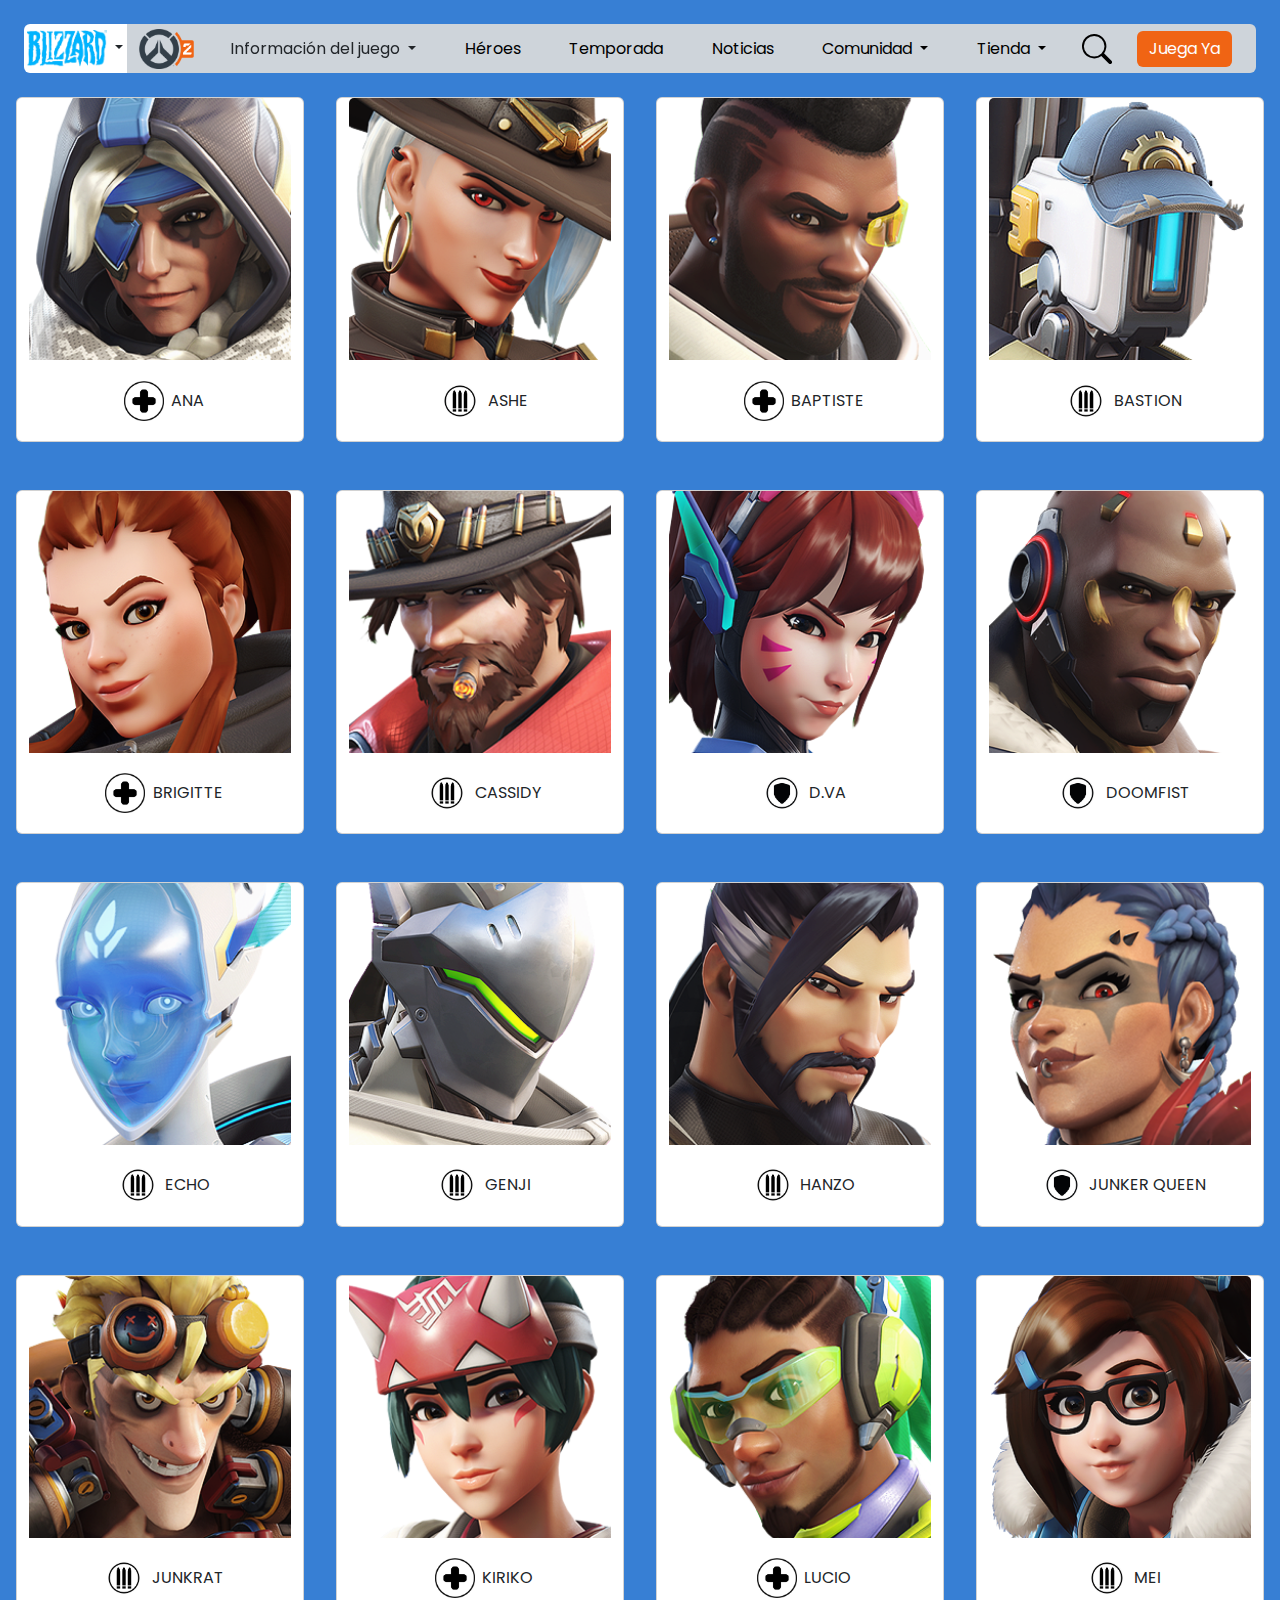
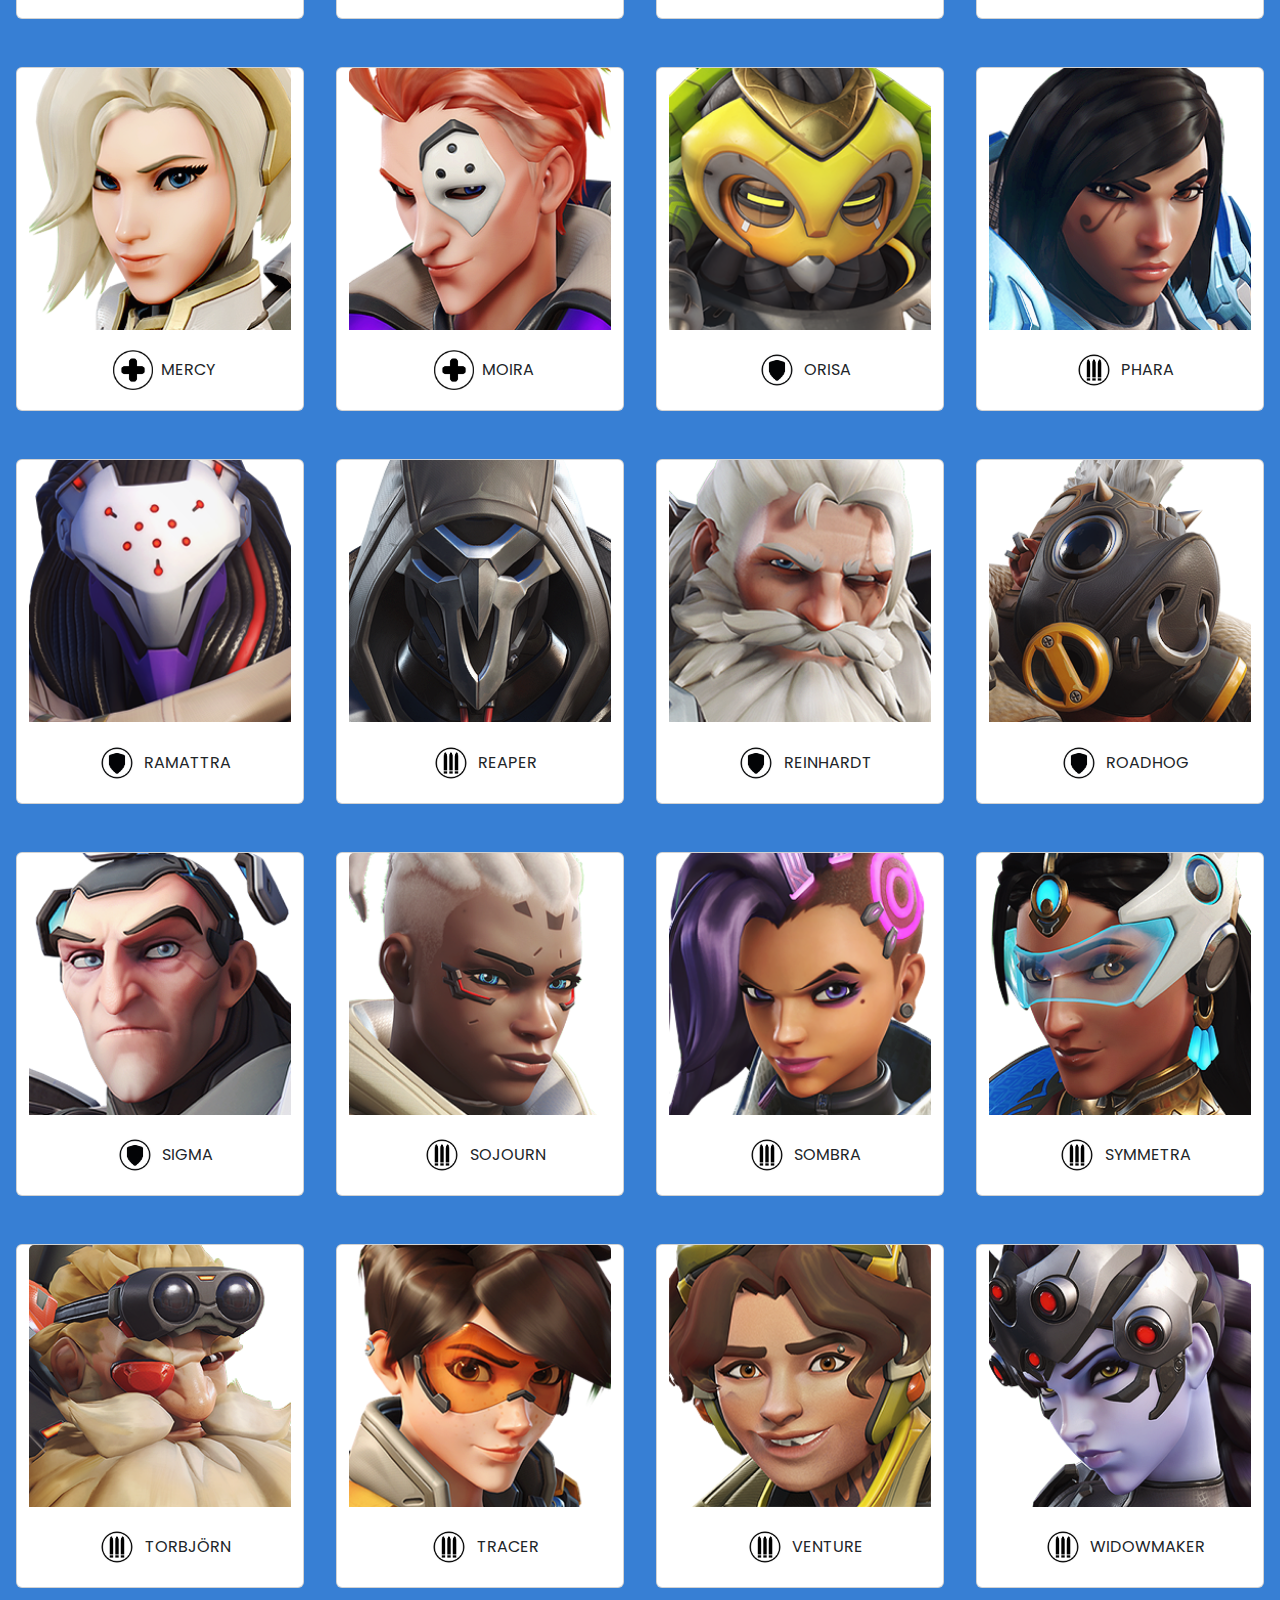
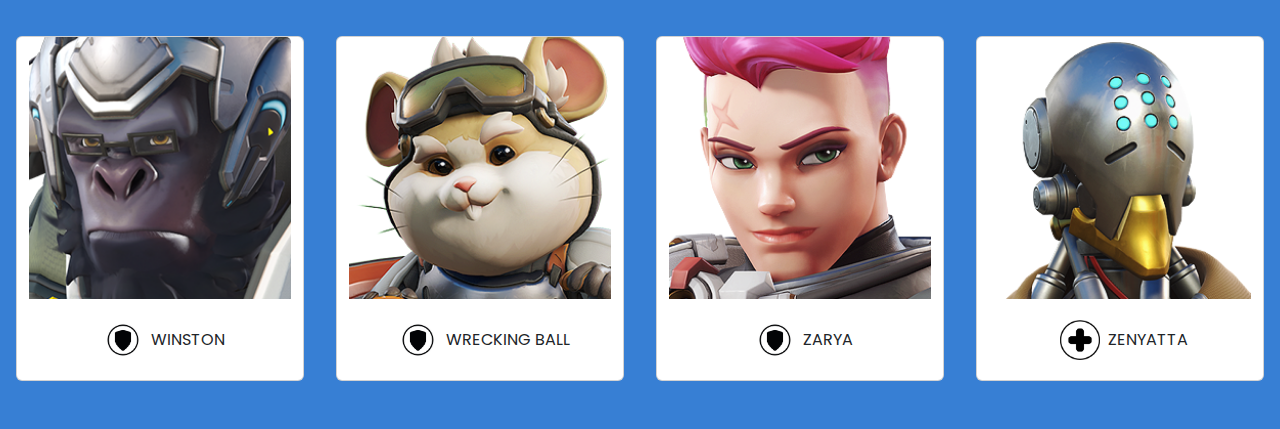
==== heroes.html @ 3f06bb1a "Página de héroes terminada" ====
<!DOCTYPE html>
<html lang="es">
  <head>
    <meta charset="UTF-8" />
    <meta name="viewport" content="width=device-width, initial-scale=1.0" />
    <title>
      Proyecto BootStrap - Página Héroes - Álvaro Lebrón Guerra
    </title>
    <link rel="stylesheet" href="src/css/bootstrap.css" />
    <link rel="stylesheet" href="src/heroes.css" />
    <link
      rel="icon"
      href="Media/Overwatch_2_logo.svg(1).png"
      type="image/png"
      sizes="16x16"
    />
    <link rel="preconnect" href="https://fonts.googleapis.com" />
    <link rel="preconnect" href="https://fonts.gstatic.com" crossorigin />
    <link rel="preconnect" href="https://fonts.googleapis.com" />
    <link rel="preconnect" href="https://fonts.gstatic.com" crossorigin />
    <link
      href="https://fonts.googleapis.com/css2?family=Roboto:ital,wght@0,100;0,300;0,400;0,500;0,700;0,900;1,100;1,300;1,400;1,500;1,700;1,900&display=swap"
      rel="stylesheet"
    />
    <style>
      @import url("https://fonts.googleapis.com/css2?family=Poppins:ital,wght@0,500;0,700;1,700&display=swap");
    </style>
  </head>
  <body>
    <div class="container-fluid"> 
      <div class="menu m-4 rounded sticky-top">
        <header>
          <div class="row">
            <div
              class="logo col-1 d-flex justify-content-center bg-white rounded-start-2"
            >
              <div class="dropdown d-inline-block">
                <a
                  class="btn dropdown-toggle border-0"
                  href="#"
                  role="button"
                  data-bs-toggle="dropdown"
                  aria-expanded="false"
                >
                  <img
                    src="Media/Blizzard_Logo.png"
                    alt="Logo Blizzard"
                    class="logo1"
                  />
                </a>
                <ul class="dropdown-menu">
                  <li>
                    <a class="dropdown-item" href="https://www.blizzard.com/"
                      >Visita Blizzard.com</a
                    >
                  </li>
                  <li>
                    <a class="dropdown-item" href="https://www.blizzard.com/games"
                      >Todos los juegos</a
                    >
                  </li>
                </ul>
              </div>
            </div>
            <div
              class="nav col-11 d-flex justify-content-around align-items-center bg-dark-subtle rounded-end-2"
            >
              <div class="logo_OW">
                <a href="index.html">
                  <img
                    src="Media/Overwatch_2_logo.svg(1).png"
                    alt="Logo Overwatch"
                    width="55px"
                  />
                </a>
              </div>
              <div class="dropdown-center align-items-center">
                <button
                  class="fondo btn dropdown-toggle bg-transparent text-dark border-0"
                  type="button"
                  data-bs-toggle="dropdown"
                  aria-expanded="false"
                >
                  Información del juego
                </button>
                <ul class="dropdown-menu">
                  <li><a class="dropdown-item" href="#">Resumen</a></li>
                  <li>
                    <a
                      class="dropdown-item"
                      href="https://overwatch.blizzard.com/media"
                      >Multimedia</a
                    >
                  </li>
                  <li>
                    <a
                      class="dropdown-item"
                      href="https://overwatch.blizzard.com/news/patch-notes"
                      >Notas del parche</a
                    >
                  </li>
                </ul>
              </div>
              <a
                class="fondo btn btn-primary bg-transparent text-black border-0"
                href="#"
                role="button"
                >Héroes</a
              >
              <a
                class="fondo btn btn-primary bg-transparent text-black border-0"
                href="https://overwatch.blizzard.com/es-es/season/"
                role="button"
                >Temporada</a
              >
              <a
                class="fondo btn btn-primary bg-transparent text-black border-0"
                href="https://overwatch.blizzard.com/es-es/news/"
                role="button"
                >Noticias</a
              >
              <div class="dropdown-center">
                <button
                  class="fondo btn dropdown-toggle bg-transparent text-black border-0"
                  type="button"
                  data-bs-toggle="dropdown"
                  aria-expanded="false"
                >
                  Comunidad
                </button>
                <ul class="dropdown-menu">
                  <li>
                    <a
                      class="dropdown-item"
                      href="https://eu.forums.blizzard.com/es/overwatch/"
                      >Foros</a
                    >
                  </li>
                  <li>
                    <a
                      class="dropdown-item"
                      href="https://overwatch.blizzard.com/search"
                      >perfiles de jugadores</a
                    >
                  </li>
                  <li><a class="dropdown-item disabled" href="#">ESPORTS</a></li>
                  <li>
                    <a
                      class="dropdown-item"
                      href="https://esports.overwatch.com/en-us/news/2024-owcs-emea-na-competitive-details"
                      >Esports de Overwatch 2024</a
                    >
                  </li>
                </ul>
              </div>
              <div class="dropdown-center">
                <button
                  class="fondo btn dropdown-toggle bg-transparent text-black border-0"
                  type="button"
                  data-bs-toggle="dropdown"
                  aria-expanded="false"
                >
                  Tienda
                </button>
                <ul class="dropdown-menu">
                  <li>
                    <a
                      class="dropdown-item"
                      href="https://gear.blizzard.com/collections/overwatch"
                      >Tienda
                      <svg
                        xmlns="http://www.w3.org/2000/svg"
                        width="13"
                        height="13"
                        fill="currentColor"
                        class="bi bi-arrow-up-right"
                        viewBox="0 0 16 16"
                      >
                        <path
                          fill-rule="evenodd"
                          d="M14 2.5a.5.5 0 0 0-.5-.5h-6a.5.5 0 0 0 0 1h4.793L2.146 13.146a.5.5 0 0 0 .708.708L13 3.707V8.5a.5.5 0 0 0 1 0z"
                        />
                      </svg>
                    </a>
                  </li>
                </ul>
              </div>
              <a href="https://overwatch.blizzard.com/es-es/search/">
                <svg
                  xmlns="http://www.w3.org/2000/svg"
                  width="30"
                  height="30"
                  fill="currentColor"
                  class="bi bi-search text-black"
                  viewBox="0 0 16 16"
                >
                  <path
                    d="M11.742 10.344a6.5 6.5 0 1 0-1.397 1.398h-.001q.044.06.098.115l3.85 3.85a1 1 0 0 0 1.415-1.414l-3.85-3.85a1 1 0 0 0-.115-.1zM12 6.5a5.5 5.5 0 1 1-11 0 5.5 5.5 0 0 1 11 0"
                  />
                </svg>
              </a>
              <a class="juega btn border-0 text-white" href="https://download.battle.net/es-es?product=ow&blzcmp=ow_gamesite" role="button">Juega Ya</a>
            </div>
          </div>
          </div>
      </header>
      <main class="d-flex row justify-content-around">
          <div class="card mb-5" style="width: 18rem;">
            <a href="https://overwatch.blizzard.com/heroes/ana"><img src="Media/ana.jpg" class="card-img-top" alt="..."></a>
            <div class="card-body">
              <div class="texto_tarjeta d-flex justify-content-center align-items-center">
                <span class="bdg badge"><img src="Media/healer.png" alt=""></span>
                <span class="align-items-center">ANA</span>
               </div>
            </div>
          </div>
          <div class="card mb-5" style="width: 18rem;">
            <a href="https://overwatch.blizzard.com/heroes/ashe"><img src="Media/ashe.jpg" class="card-img-top" alt="..."></a>
            <div class="card-body">
              <div class="texto_tarjeta d-flex justify-content-center align-items-center">
                <span class="bdg badge"><img src="Media/dps.png" alt=""></span>
                <span class="align-items-center">ASHE</span>
               </div>
            </div>
          </div>
          <div class="card mb-5" style="width: 18rem;">
            <a href="https://overwatch.blizzard.com/heroes/baptiste"><img src="Media/Baptsite.jpg" class="card-img-top" alt="..."></a>
            <div class="card-body">
              <div class="texto_tarjeta d-flex justify-content-center align-items-center">
                <span class="bdg badge"><img src="Media/healer.png" alt=""></span>
                <span class="align-items-center">BAPTISTE</span>
               </div>
            </div>
          </div>
          <div class="card mb-5" style="width: 18rem;">
            <a href="https://overwatch.blizzard.com/heroes/bastion"><img src="Media/bastion.jpg" class="card-img-top" alt="..."></a>
            <div class="card-body">
              <div class="texto_tarjeta d-flex justify-content-center align-items-center">
                <span class="bdg badge"><img src="Media/dps.png" alt=""></span>
                <span class="align-items-center">BASTION</span>
               </div>
            </div>
          </div>
          <div class="card mb-5" style="width: 18rem;">
            <a href="https://overwatch.blizzard.com/heroes/brigitte"><img src="Media/brig.jpg" class="card-img-top" alt="..."></a>
            <div class="card-body">
              <div class="texto_tarjeta d-flex justify-content-center align-items-center">
                <span class="bdg badge"><img src="Media/healer.png" alt=""></span>
                <span class="align-items-center">BRIGITTE</span>
               </div>
            </div>
          </div>
          <div class="card mb-5" style="width: 18rem;">
            <a href="https://overwatch.blizzard.com/heroes/cassidy"><img src="Media/cass.jpg" class="card-img-top" alt="..."></a>
            <div class="card-body">
              <div class="texto_tarjeta d-flex justify-content-center align-items-center">
                <span class="bdg badge"><img src="Media/dps.png" alt=""></span>
                <span class="align-items-center">CASSIDY</span>
               </div>
            </div>
          </div>
          <div class="card mb-5" style="width: 18rem;">
            <a href="https://overwatch.blizzard.com/heroes/dva"><img src="Media/dva.jpg" class="card-img-top" alt="..."></a>
            <div class="card-body">
              <div class="texto_tarjeta d-flex justify-content-center align-items-center">
                <span class="bdg badge"><img src="Media/tank.png" alt=""></span>
                <span class="align-items-center">D.VA</span>
               </div>
            </div>
          </div>
          <div class="card mb-5" style="width: 18rem;">
            <a href="https://overwatch.blizzard.com/heroes/doomfist"><img src="Media/doom.jpg" class="card-img-top" alt="..."></a>
            <div class="card-body">
              <div class="texto_tarjeta d-flex justify-content-center align-items-center">
                <span class="bdg badge"><img src="Media/tank.png" alt=""></span>
                <span class="align-items-center">DOOMFIST</span>
               </div>
            </div>
          </div>
          <div class="card mb-5" style="width: 18rem;">
            <a href="https://overwatch.blizzard.com/heroes/echo"><img src="Media/echo.jpg" class="card-img-top" alt="..."></a>
            <div class="card-body">
              <div class="texto_tarjeta d-flex justify-content-center align-items-center">
                <span class="bdg badge"><img src="Media/dps.png" alt=""></span>
                <span class="align-items-center">ECHO</span>
               </div>
            </div>
          </div>
          <div class="card mb-5" style="width: 18rem;">
            <a href="https://overwatch.blizzard.com/heroes/genji"><img src="Media/genji.jpg" class="card-img-top" alt="..."></a>
            <div class="card-body">
              <div class="texto_tarjeta d-flex justify-content-center align-items-center">
                <span class="bdg badge"><img src="Media/dps.png" alt=""></span>
                <span class="align-items-center">GENJI</span>
               </div>
            </div>
          </div>
          <div class="card mb-5" style="width: 18rem;">
            <a href="https://overwatch.blizzard.com/heroes/hanzo"><img src="Media/hanzo.jpg" class="card-img-top" alt="..."></a>
            <div class="card-body">
              <div class="texto_tarjeta d-flex justify-content-center align-items-center">
                <span class="bdg badge"><img src="Media/dps.png" alt=""></span>
                <span class="align-items-center">HANZO</span>
               </div>
            </div>
          </div>
          <div class="card mb-5" style="width: 18rem;">
            <a href="https://overwatch.blizzard.com/heroes/junker-queen"><img src="Media/junker.jpg" class="card-img-top" alt="..."></a>
            <div class="card-body">
              <div class="texto_tarjeta d-flex justify-content-center align-items-center">
                <span class="bdg badge"><img src="Media/tank.png" alt=""></span>
                <span class="align-items-center">JUNKER QUEEN</span>
               </div>
            </div>
          </div>
          <div class="card mb-5" style="width: 18rem;">
            <a href="https://overwatch.blizzard.com/heroes/junkrat"><img src="Media/junkrat.jpg" class="card-img-top" alt="..."></a>
            <div class="card-body">
              <div class="texto_tarjeta d-flex justify-content-center align-items-center">
                <span class="bdg badge"><img src="Media/dps.png" alt=""></span>
                <span class="align-items-center">JUNKRAT</span>
               </div>
            </div>
          </div>
          <div class="card mb-5" style="width: 18rem;">
            <a href="https://overwatch.blizzard.com/heroes/kiriko"><img src="Media/kiriko.jpg" class="card-img-top" alt="..."></a>
            <div class="card-body">
              <div class="texto_tarjeta d-flex justify-content-center align-items-center">
                <span class="bdg badge"><img src="Media/healer.png" alt=""></span>
                <span class="align-items-center">KIRIKO</span>
               </div>
            </div>
          </div>
          <div class="card mb-5" style="width: 18rem;">
            <a href="https://overwatch.blizzard.com/heroes/lucio"><img src="Media/lucio.jpg" class="card-img-top" alt="..."></a>
            <div class="card-body">
              <div class="texto_tarjeta d-flex justify-content-center align-items-center">
                <span class="bdg badge"><img src="Media/healer.png" alt=""></span>
                <span class="align-items-center">LUCIO</span>
               </div>
            </div>
          </div>
          <div class="card mb-5" style="width: 18rem;">
            <a href="https://overwatch.blizzard.com/heroes/mei"><img src="Media/mei.jpg" class="card-img-top" alt="..."></a>
            <div class="card-body">
              <div class="texto_tarjeta d-flex justify-content-center align-items-center">
                <span class="bdg badge"><img src="Media/dps.png" alt=""></span>
                <span class="align-items-center">MEI</span>
               </div>
            </div>
          </div>
          <div class="card mb-5" style="width: 18rem;">
            <a href="https://overwatch.blizzard.com/heroes/mercy"><img src="Media/mercy.jpg" class="card-img-top" alt="..."></a>
            <div class="card-body">
              <div class="texto_tarjeta d-flex justify-content-center align-items-center">
                <span class="bdg badge"><img src="Media/healer.png" alt=""></span>
                <span class="align-items-center">MERCY</span>
               </div>
            </div>
          </div>
          <div class="card mb-5" style="width: 18rem;">
            <a href="https://overwatch.blizzard.com/heroes/moira"><img src="Media/moira.jpg" class="card-img-top" alt="..."></a>
            <div class="card-body">
              <div class="texto_tarjeta d-flex justify-content-center align-items-center">
                <span class="bdg badge"><img src="Media/healer.png" alt=""></span>
                <span class="align-items-center">MOIRA</span>
               </div>
            </div>
          </div>
          <div class="card mb-5" style="width: 18rem;">
            <a href="https://overwatch.blizzard.com/heroes/orisa"><img src="Media/orisa.jpg" class="card-img-top" alt="..."></a>
            <div class="card-body">
              <div class="texto_tarjeta d-flex justify-content-center align-items-center">
                <span class="bdg badge"><img src="Media/tank.png" alt=""></span>
                <span class="align-items-center">ORISA</span>
               </div>
            </div>
          </div>
          <div class="card mb-5" style="width: 18rem;">
            <a href="https://overwatch.blizzard.com/heroes/pharah"><img src="Media/phara.jpg" class="card-img-top" alt="..."></a>
            <div class="card-body">
              <div class="texto_tarjeta d-flex justify-content-center align-items-center">
                <span class="bdg badge"><img src="Media/dps.png" alt=""></span>
                <span class="align-items-center">PHARA</span>
               </div>
            </div>
          </div>
          <div class="card mb-5" style="width: 18rem;">
            <a href="https://overwatch.blizzard.com/heroes/ramattra"><img src="Media/ram.jpg" class="card-img-top" alt="..."></a>
            <div class="card-body">
              <div class="texto_tarjeta d-flex justify-content-center align-items-center">
                <span class="bdg badge"><img src="Media/tank.png" alt=""></span>
                <span class="align-items-center">RAMATTRA</span>
               </div>
            </div>
          </div>
          <div class="card mb-5" style="width: 18rem;">
            <a href="https://overwatch.blizzard.com/heroes/reaper"><img src="Media/reaper.jpg" class="card-img-top" alt="..."></a>
            <div class="card-body">
              <div class="texto_tarjeta d-flex justify-content-center align-items-center">
                <span class="bdg badge"><img src="Media/dps.png" alt=""></span>
                <span class="align-items-center">REAPER</span>
               </div>
            </div>
          </div>
          <div class="card mb-5" style="width: 18rem;">
            <a href="https://overwatch.blizzard.com/heroes/reinhardt"><img src="Media/rein.jpg" class="card-img-top" alt="..."></a>
            <div class="card-body">
              <div class="texto_tarjeta d-flex justify-content-center align-items-center">
                <span class="bdg badge"><img src="Media/tank.png" alt=""></span>
                <span class="align-items-center">REINHARDT</span>
               </div>
            </div>
          </div>
          <div class="card mb-5" style="width: 18rem;">
            <a href="https://overwatch.blizzard.com/heroes/roadhog"><img src="Media/road.jpg" class="card-img-top" alt="..."></a>
            <div class="card-body">
              <div class="texto_tarjeta d-flex justify-content-center align-items-center">
                <span class="bdg badge"><img src="Media/tank.png" alt=""></span>
                <span class="align-items-center">ROADHOG</span>
               </div>
            </div>
          </div>
          <div class="card mb-5" style="width: 18rem;">
            <a href="https://overwatch.blizzard.com/heroes/sigma"><img src="Media/sigma.jpg" class="card-img-top" alt="..."></a>
            <div class="card-body">
              <div class="texto_tarjeta d-flex justify-content-center align-items-center">
                <span class="bdg badge"><img src="Media/tank.png" alt=""></span>
                <span class="align-items-center">SIGMA</span>
               </div>
            </div>
          </div>
          <div class="card mb-5" style="width: 18rem;">
            <a href="https://overwatch.blizzard.com/heroes/sojourn"><img src="Media/soj.jpg" class="card-img-top" alt="..."></a>
            <div class="card-body">
              <div class="texto_tarjeta d-flex justify-content-center align-items-center">
                <span class="bdg badge"><img src="Media/dps.png" alt=""></span>
                <span class="align-items-center">SOJOURN</span>
               </div>
            </div>
          </div>
          <div class="card mb-5" style="width: 18rem;">
            <a href="https://overwatch.blizzard.com/heroes/sombra"><img src="Media/sombra.jpg" class="card-img-top" alt="..."></a>
            <div class="card-body">
              <div class="texto_tarjeta d-flex justify-content-center align-items-center">
                <span class="bdg badge"><img src="Media/dps.png" alt=""></span>
                <span class="align-items-center">SOMBRA</span>
               </div>
            </div>
          </div>
          <div class="card mb-5" style="width: 18rem;">
            <a href="https://overwatch.blizzard.com/heroes/symmetra"><img src="Media/symm.jpg" class="card-img-top" alt="..."></a>
            <div class="card-body">
              <div class="texto_tarjeta d-flex justify-content-center align-items-center">
                <span class="bdg badge"><img src="Media/dps.png" alt=""></span>
                <span class="align-items-center">SYMMETRA</span>
               </div>
            </div>
          </div>
          <div class="card mb-5" style="width: 18rem;">
            <a href="https://overwatch.blizzard.com/heroes/torbjorn"><img src="Media/torb.jpg" class="card-img-top" alt="..."></a>
            <div class="card-body">
              <div class="texto_tarjeta d-flex justify-content-center align-items-center">
                <span class="bdg badge"><img src="Media/dps.png" alt=""></span>
                <span class="align-items-center">TORBJÖRN</span>
               </div>
            </div>
          </div>
          <div class="card mb-5" style="width: 18rem;">
            <a href="https://overwatch.blizzard.com/heroes/tracer"><img src="Media/tracer.jpg" class="card-img-top" alt="..."></a>
            <div class="card-body">
              <div class="texto_tarjeta d-flex justify-content-center align-items-center">
                <span class="bdg badge"><img src="Media/dps.png" alt=""></span>
                <span class="align-items-center">TRACER</span>
               </div>
            </div>
          </div>
          <div class="card mb-5" style="width: 18rem;">
            <a href="https://overwatch.blizzard.com/heroes/venture"><img src="Media/venture.png" class="card-img-top" alt="..."></a>
            <div class="card-body">
              <div class="texto_tarjeta d-flex justify-content-center align-items-center">
                <span class="bdg badge"><img src="Media/dps.png" alt=""></span>
                <span class="align-items-center">VENTURE</span>
               </div>
            </div>
          </div>
          <div class="card mb-5" style="width: 18rem;">
            <a href="https://overwatch.blizzard.com/heroes/widowmaker"><img src="Media/widow.jpg" class="card-img-top" alt="..."></a>
            <div class="card-body">
              <div class="texto_tarjeta d-flex justify-content-center align-items-center">
                <span class="bdg badge"><img src="Media/dps.png" alt=""></span>
                <span class="align-items-center">WIDOWMAKER</span>
               </div>
            </div>
          </div>
          <div class="card mb-5" style="width: 18rem;">
            <a href="https://overwatch.blizzard.com/heroes/winston"><img src="Media/winston.jpg" class="card-img-top" alt="..."></a>
            <div class="card-body">
              <div class="texto_tarjeta d-flex justify-content-center align-items-center">
                <span class="bdg badge"><img src="Media/tank.png" alt=""></span>
                <span class="align-items-center">WINSTON</span>
               </div>
            </div>
          </div>
          <div class="card mb-5" style="width: 18rem;">
            <a href="https://overwatch.blizzard.com/heroes/wrecking-ball"><img src="Media/ww.jpg" class="card-img-top" alt="..."></a>
            <div class="card-body">
              <div class="texto_tarjeta d-flex justify-content-center align-items-center">
                <span class="bdg badge"><img src="Media/tank.png" alt=""></span>
                <span class="align-items-center">WRECKING BALL</span>
               </div>
            </div>
          </div>
          <div class="card mb-5" style="width: 18rem;">
            <a href="https://overwatch.blizzard.com/heroes/zarya"><img src="Media/zarya.jpg" class="card-img-top" alt="..."></a>
            <div class="card-body">
              <div class="texto_tarjeta d-flex justify-content-center align-items-center">
                <span class="bdg badge"><img src="Media/tank.png" alt=""></span>
                <span class="align-items-center">ZARYA</span>
               </div>
            </div>
          </div>
          <div class="card mb-5" style="width: 18rem;">
            <a href="https://overwatch.blizzard.com/heroes/zenyatta"><img src="Media/zen.jpg" class="card-img-top" alt="..."></a>
            <div class="card-body">
              <div class="texto_tarjeta d-flex justify-content-center align-items-center">
                <span class="bdg badge"><img src="Media/healer.png" alt=""></span>
                <span class="align-items-center">ZENYATTA</span>
               </div>
            </div>
        </div>
      </main>
      </body>
    </div>
  <script src="src/js/bootstrap.bundle.js"></script>
</html>
---- src/heroes.css ----
*{
    margin: 0;
    padding: 0;
    box-sizing: border-box;
}

.container{
    width: 90%;
}



.logo1{
    width:5em;
}

.menu{
    background-color: transparent;
    border-radius: 40px;
}

.poppins-bold {
    font-family: "Poppins", sans-serif;
    font-weight: 700;
    font-style: normal;
  }
  
  .poppins-bold-italic {
    font-family: "Poppins", sans-serif;
    font-weight: 700;
    font-style: italic;
  }
  
  .poppins-medium {
    font-family: "Poppins", sans-serif;
    font-weight: 500;
    font-style: normal;
  }
  

body{
    font-family: "Poppins" !important;
}


.juega{
    background-color: #F06414 !important;
}

.fondo:hover{
    background-color: #C5C4C9 !important;
}


.juega:hover{
    background-color: #f39e58 !important;
}
  
body{
    background-color: #377FD4;
}

.bdg img {
    width: 40px;
    height: auto;
  }

.card:hover{
    transform: scale(1.1);
}
  
.card {
    transition: transform 0.3s ease-in-out;
  }
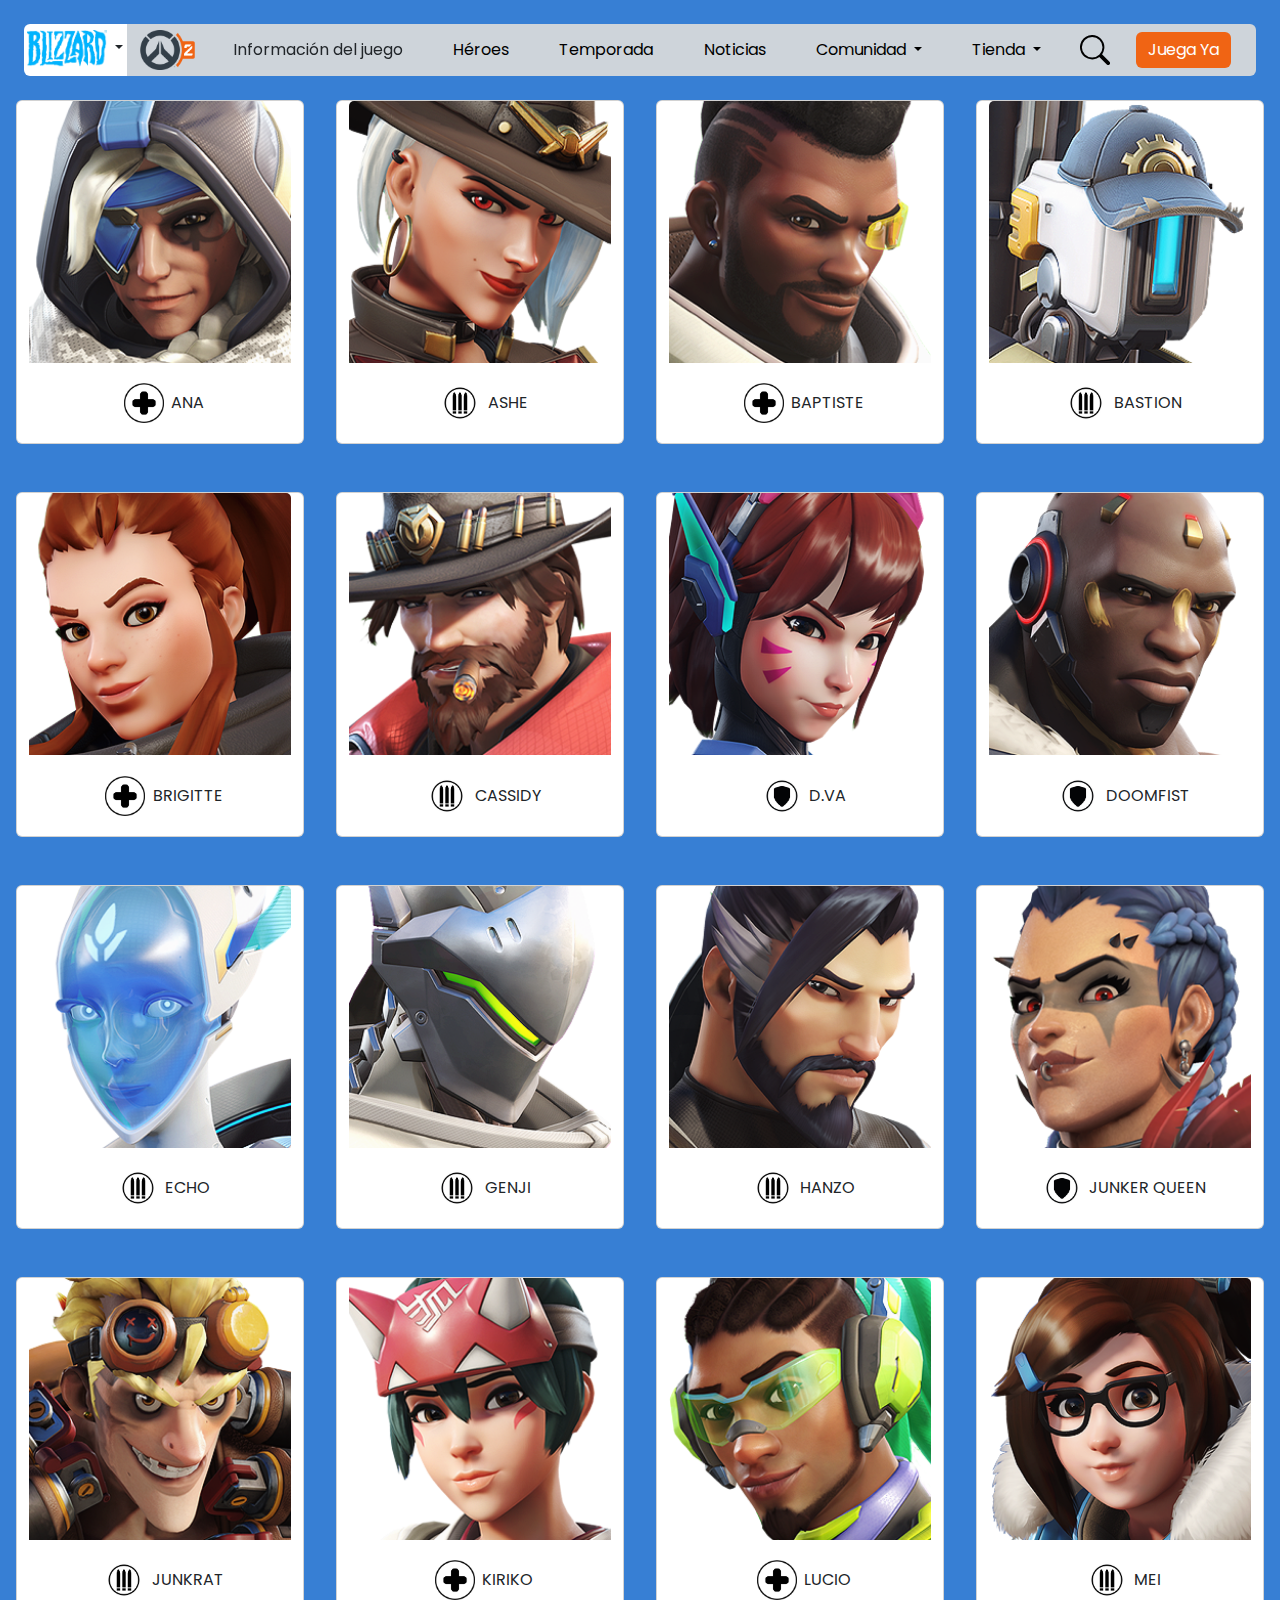
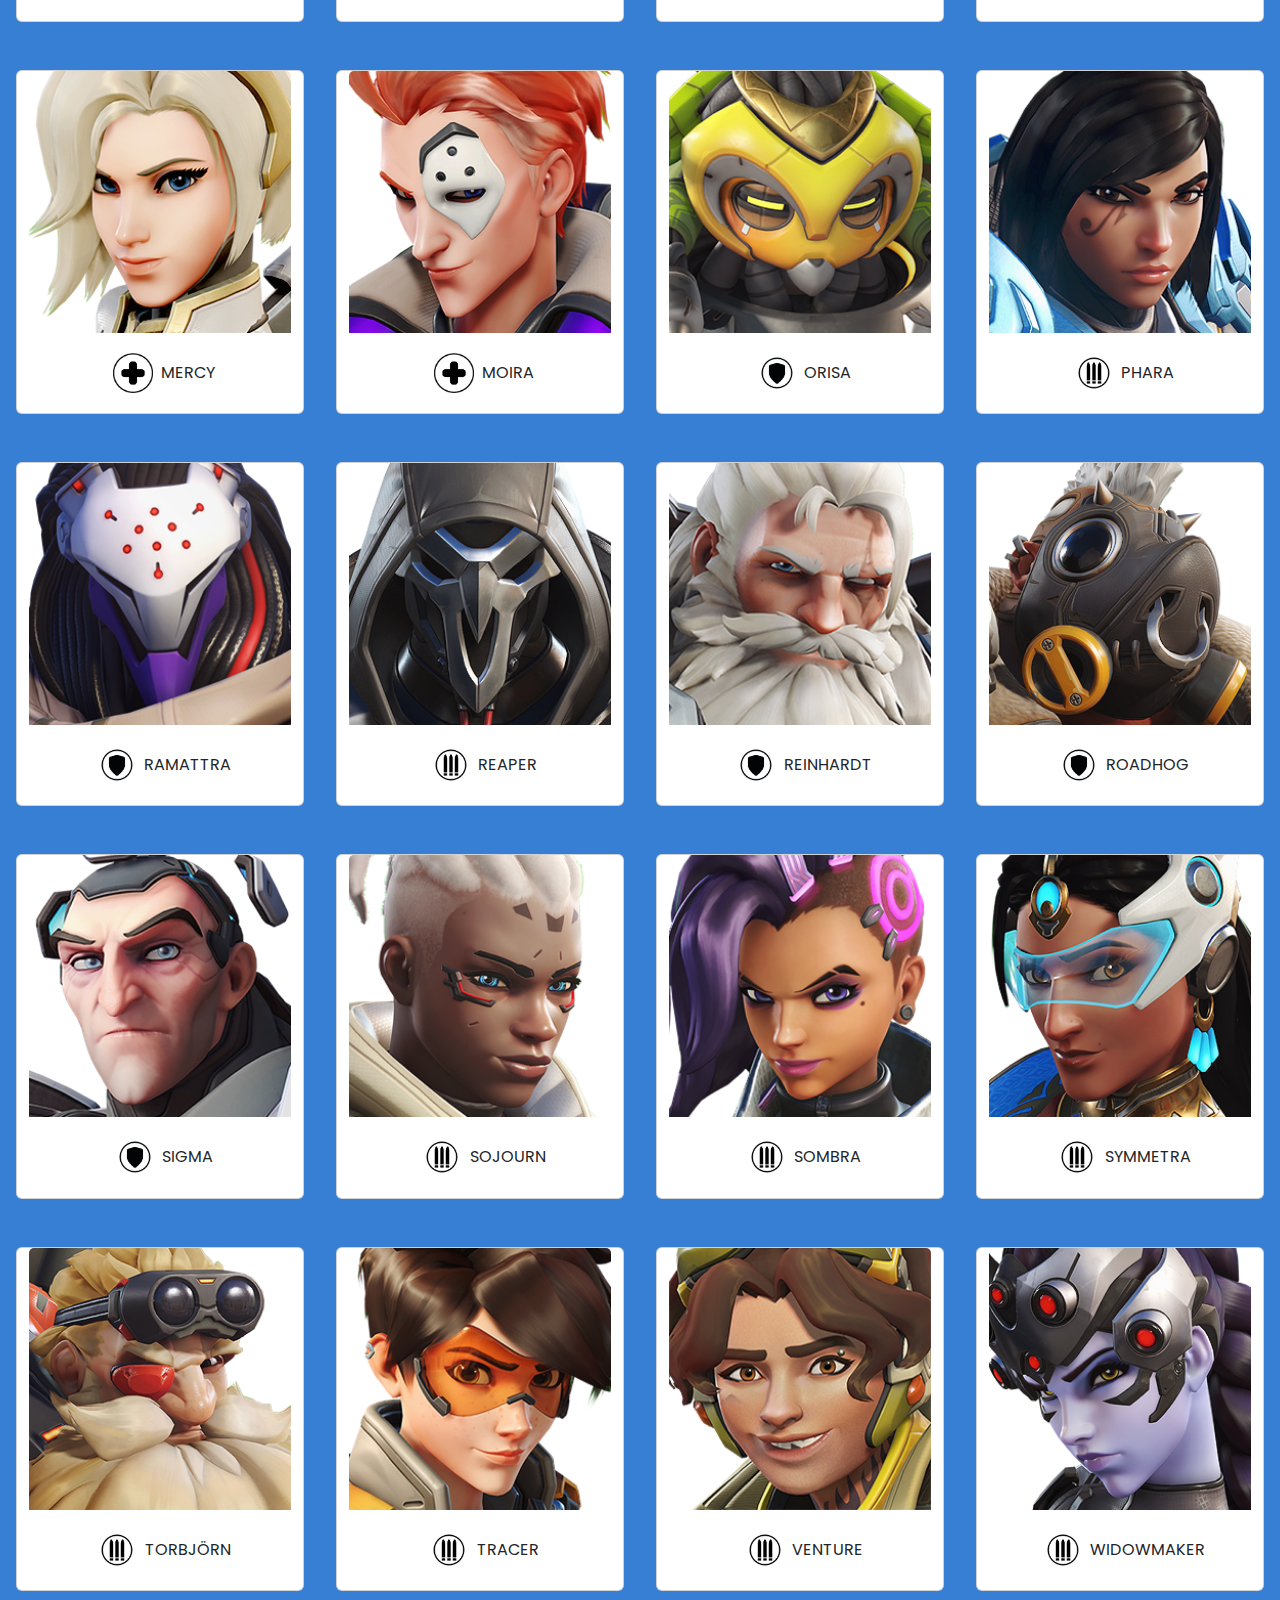
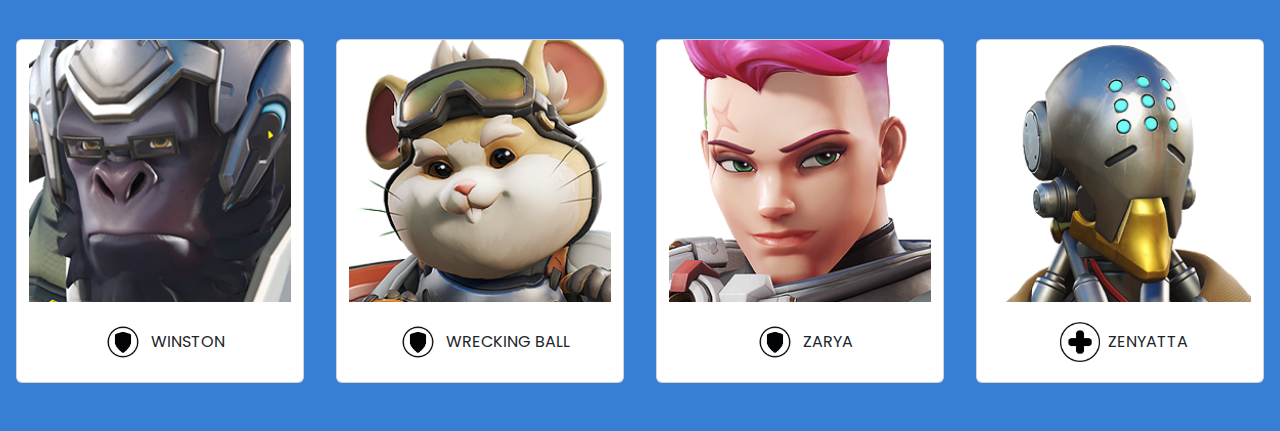
==== commit a8a9cb3c: "Añado puntos de interrupción en la página héroes y modifico su css" ====
--- a/heroes.html
+++ b/heroes.html
@@ -32,7 +32,7 @@
         <header>
           <div class="row">
             <div
-              class="logo col-1 d-flex justify-content-center bg-white rounded-start-2"
+              class=" logo d-none col-lg-1 d-lg-flex justify-content-center bg-white rounded-start-2"
             >
               <div class="dropdown d-inline-block">
                 <a
@@ -63,20 +63,103 @@
               </div>
             </div>
             <div
-              class="nav col-11 d-flex justify-content-around align-items-center bg-dark-subtle rounded-end-2"
+              class="nav col-12 col-lg-11 d-lg-flex justify-content-around align-items-center bg-dark-subtle rounded-end-2"
             >
-              <div class="logo_OW">
-                <a href="index.html">
-                  <img
-                    src="Media/Overwatch_2_logo.svg(1).png"
-                    alt="Logo Overwatch"
-                    width="55px"
-                  />
-                </a>
+              <div class="canva d-block justify-content-start d-lg-none">
+                <button class="btn btn-secondary" type="button" data-bs-toggle="offcanvas" data-bs-target="#offcanvasWithBothOptions" aria-controls="offcanvasWithBothOptions"><svg xmlns="http://www.w3.org/2000/svg" width="25" height="25" fill="currentColor" class="bi bi-list" viewBox="0 0 16 16">
+                  <path fill-rule="evenodd" d="M2.5 12a.5.5 0 0 1 .5-.5h10a.5.5 0 0 1 0 1H3a.5.5 0 0 1-.5-.5m0-4a.5.5 0 0 1 .5-.5h10a.5.5 0 0 1 0 1H3a.5.5 0 0 1-.5-.5m0-4a.5.5 0 0 1 .5-.5h10a.5.5 0 0 1 0 1H3a.5.5 0 0 1-.5-.5"/>
+                </svg></button>
+
+              <div class="canvabg offcanvas offcanvas-start" data-bs-scroll="true" tabindex="-1" id="offcanvasWithBothOptions" aria-labelledby="offcanvasWithBothOptionsLabel">
+                <div class="offcanvas-header">
+                  <button type="button" class="btn-close" data-bs-dismiss="offcanvas" aria-label="Close"></button>
+                </div>
+              <div class="offcanvas-header d-flex align-items-center justify-content-center">
+                <a href="http://www.blizzard.com/"><img src="Media/Blizzard_Logo.png" alt="" width="100"></a>
+              </div>
+              <div class="offcanvas-header d-flex align-items-center justify-content-center">
+                <a href="index.html"><img src="Media/ow_logo_breakpoint.avif" alt="" width="400"></a>
+              </div>
+              <div class="offcanvas-body">
+                <div class="accordion" id="accordionPanelsStayOpen1">
+                  <div class="accordion-item">
+                    <h2 class="accordion-header">
+                      <button class="accordion-button canvabg border-0 px-0" type="button" data-bs-toggle="collapse" data-bs-target="#panelsStayOpen-collapse1" aria-expanded="true" aria-controls="panelsStayOpen-collapseOne">
+                        Información del juego
+                      </button>
+                    </h2>
+                    <div id="panelsStayOpen-collapse1" class="accordion-collapse collapse canvabg">
+                      <div class="accordion-body">
+                        <div class="canvaenla"><a href="http://www.example1.com" class="btn btn-link text-black text-decoration-none">Resumen</a></div>
+                        <div class="canvaenla"><a href="http://www.example2.com" class="btn btn-link text-black text-decoration-none">Multimedia</a></div>
+                        <div class="canvaenla"><a href="http://www.example3.com" class="btn btn-link text-black text-decoration-none">Notas del parche</a></div>
+                      </div>
+                    </div>
+                  </div>
+                </div>
+                <div class="canvaenla"><a href="http://www.example1.com" class="btn btn-link text-black text-decoration-none">Héroes</a></div>
+                <div class="canvaenla"><a href="http://www.example2.com" class="btn btn-link text-black text-decoration-none">Temporada</a></div>
+                <div class="canvaenla"><a href="http://www.example3.com" class="btn btn-link text-black text-decoration-none">Noticias</a></div>
+                <!--  -->
+                <div class="accordion" id="accordionPanelsStayOpen2">
+                  <div class="accordion-item">
+                    <h2 class="accordion-header">
+                      <button class="accordion-button canvabg border-0 px-0" type="button" data-bs-toggle="collapse" data-bs-target="#panelsStayOpen-collapse2" aria-expanded="true" aria-controls="panelsStayOpen-collapseOne">
+                        Comunidad
+                      </button>
+                    </h2>
+                    <div id="panelsStayOpen-collapse2" class="accordion-collapse collapse canvabg">
+                      <div class="accordion-body">
+                        <div class="canvaenla"><a href="http://www.example1.com" class="btn btn-link text-black text-decoration-none">Fotos</a></div>
+                        <div class="canvaenla"><a href="http://www.example2.com" class="btn btn-link text-black text-decoration-none">Perfiles de jugadores</a></div>
+                        <div class="canvaenla"><a href="http://www.example3.com" class="btn btn-link text-black text-decoration-none disabled">ESPORTS</a></div>
+                        <div class="canvaenla"><a href="http://www.example3.com" class="btn btn-link text-black text-decoration-none">Esports de Overwatch 2024 </a></div>
+                      </div>
+                    </div>
+                  </div>
+                </div>
+                <!--  -->
+                <div class="accordion" id="accordionPanelsStayOpen3">
+                  <div class="accordion-item">
+                    <h2 class="accordion-header">
+                      <button class="accordion-button canvabg border-0 px-0" type="button" data-bs-toggle="collapse" data-bs-target="#panelsStayOpen-collapse3" aria-expanded="true" aria-controls="panelsStayOpen-collapseOne">
+                        Información del juego
+                      </button>
+                    </h2>
+                    <div id="panelsStayOpen-collapse3" class="accordion-collapse collapse canvabg">
+                      <div class="accordion-body">
+                        <div class="canvaenla"><a href="http://www.example1.com" class="btn btn-link text-black text-decoration-none">Tienda<svg
+                          xmlns="http://www.w3.org/2000/svg"
+                          width="13"
+                          height="13"
+                          fill="currentColor"
+                          class="bi bi-arrow-up-right"
+                          viewBox="0 0 16 16"
+                        >
+                          <path
+                            fill-rule="evenodd"
+                            d="M14 2.5a.5.5 0 0 0-.5-.5h-6a.5.5 0 0 0 0 1h4.793L2.146 13.146a.5.5 0 0 0 .708.708L13 3.707V8.5a.5.5 0 0 0 1 0z"
+                          />
+                        </svg></a></div>
+                      </div>
+                    </div>
+                  </div>
+                </div>
+                <!--  -->
+                <a class="juega2 btn mt-4 border-0 text-white py-3" href="https://download.battle.net/es-es?product=ow&blzcmp=ow_gamesite" role="button">Juega Ya</a>
+              </div>
+            </div>
+              </div>
+              <div class="logo_OW d-none d-lg-flex">
+                <img
+                  src="Media/Overwatch_2_logo.svg(1).png"
+                  alt="Logo Overwatch"
+                  width="55px"
+                />
               </div>
               <div class="dropdown-center align-items-center">
                 <button
-                  class="fondo btn dropdown-toggle bg-transparent text-dark border-0"
+                  class="fondo btn d-none d-lg-block bg-transparent text-dark border-0"
                   type="button"
                   data-bs-toggle="dropdown"
                   aria-expanded="false"
@@ -102,26 +185,26 @@
                 </ul>
               </div>
               <a
-                class="fondo btn btn-primary bg-transparent text-black border-0"
-                href="#"
+                class="fondo btn d-none d-lg-block bg-transparent text-black border-0"
+                href="heroes.html"
                 role="button"
                 >Héroes</a
               >
               <a
-                class="fondo btn btn-primary bg-transparent text-black border-0"
+                class="fondo btn d-none d-lg-block bg-transparent text-black border-0"
                 href="https://overwatch.blizzard.com/es-es/season/"
                 role="button"
                 >Temporada</a
               >
               <a
-                class="fondo btn btn-primary bg-transparent text-black border-0"
+                class="fondo btn d-none d-lg-block bg-transparent text-black border-0"
                 href="https://overwatch.blizzard.com/es-es/news/"
                 role="button"
                 >Noticias</a
               >
               <div class="dropdown-center">
                 <button
-                  class="fondo btn dropdown-toggle bg-transparent text-black border-0"
+                  class="fondo btn d-none d-lg-block dropdown-toggle bg-transparent text-black border-0"
                   type="button"
                   data-bs-toggle="dropdown"
                   aria-expanded="false"
@@ -155,14 +238,14 @@
               </div>
               <div class="dropdown-center">
                 <button
-                  class="fondo btn dropdown-toggle bg-transparent text-black border-0"
+                  class="fondo btn d-none d-lg-block dropdown-toggle bg-transparent text-black border-0"
                   type="button"
                   data-bs-toggle="dropdown"
                   aria-expanded="false"
                 >
                   Tienda
                 </button>
-                <ul class="dropdown-menu">
+                <ul class=" dropdown-menu">
                   <li>
                     <a
                       class="dropdown-item"
@@ -191,7 +274,7 @@
                   width="30"
                   height="30"
                   fill="currentColor"
-                  class="bi bi-search text-black"
+                  class="bi bi-search text-black d-none d-lg-block"
                   viewBox="0 0 16 16"
                 >
                   <path
@@ -199,11 +282,11 @@
                   />
                 </svg>
               </a>
-              <a class="juega btn border-0 text-white" href="https://download.battle.net/es-es?product=ow&blzcmp=ow_gamesite" role="button">Juega Ya</a>
-            </div>
-          </div>
-          </div>
-      </header>
+              <a class="juega btn mt-2 mb-2 d-lg-flex border-0 text-white" href="https://download.battle.net/es-es?product=ow&blzcmp=ow_gamesite" role="button">Juega Ya</a>
+            </div>
+          </div>
+                </div>
+        </header>
       <main class="d-flex row justify-content-around">
           <div class="card mb-5" style="width: 18rem;">
             <a href="https://overwatch.blizzard.com/heroes/ana"><img src="Media/ana.jpg" class="card-img-top" alt="..."></a>
--- a/src/heroes.css
+++ b/src/heroes.css
@@ -65,10 +65,28 @@
     height: auto;
   }
 
-.card:hover{
-    transform: scale(1.1);
+  .juega2{
+    background-color: #F06414 !important;
+    width: 100%;
 }
-  
-.card {
-    transition: transform 0.3s ease-in-out;
-  }+
+.fondo:hover{
+    background-color: #C5C4C9 !important;
+}
+
+
+.juega:hover{
+    background-color: #f39e58 !important;
+}
+
+.canvabg{
+    background-color: #EBEFF4;
+}
+
+.canvaenla:hover{
+    background-color: #DFE3E8 !important;
+}
+
+a.btn.btn-link {
+    padding-left: 0 !important;
+  }  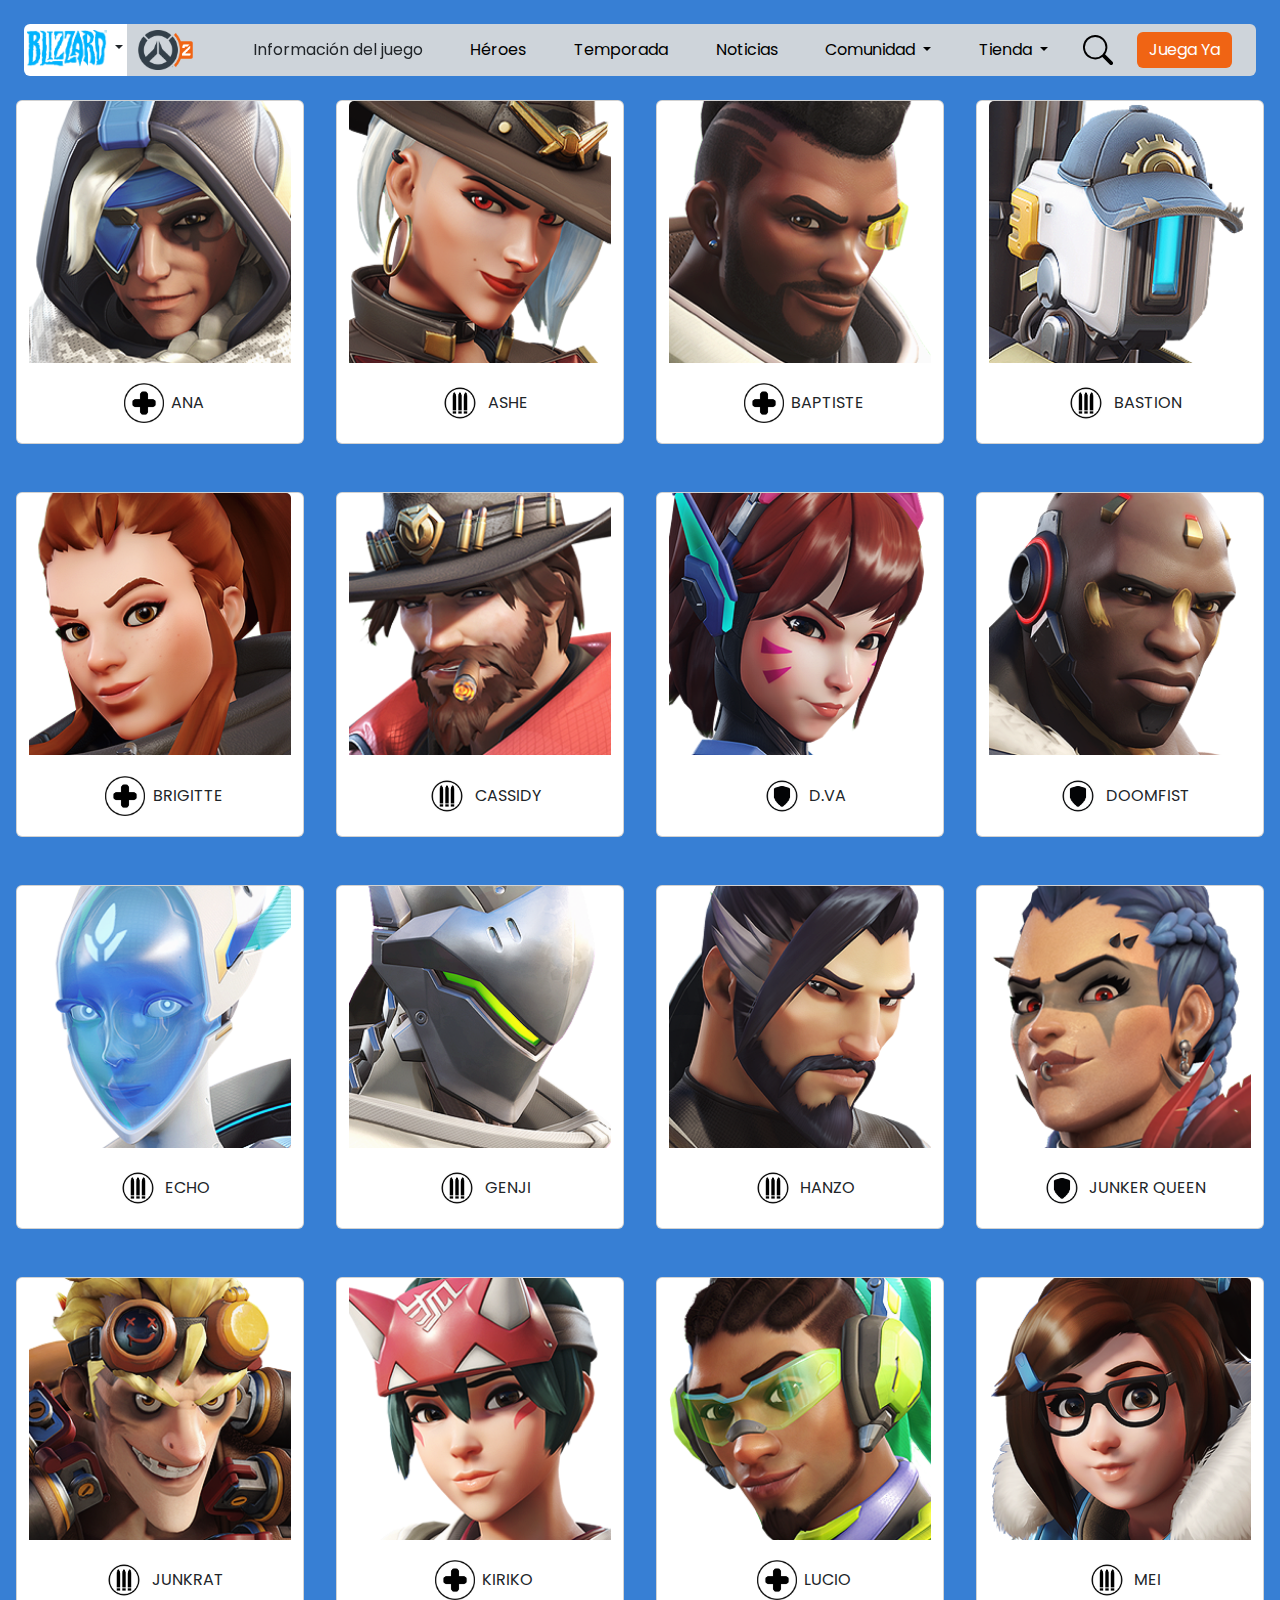
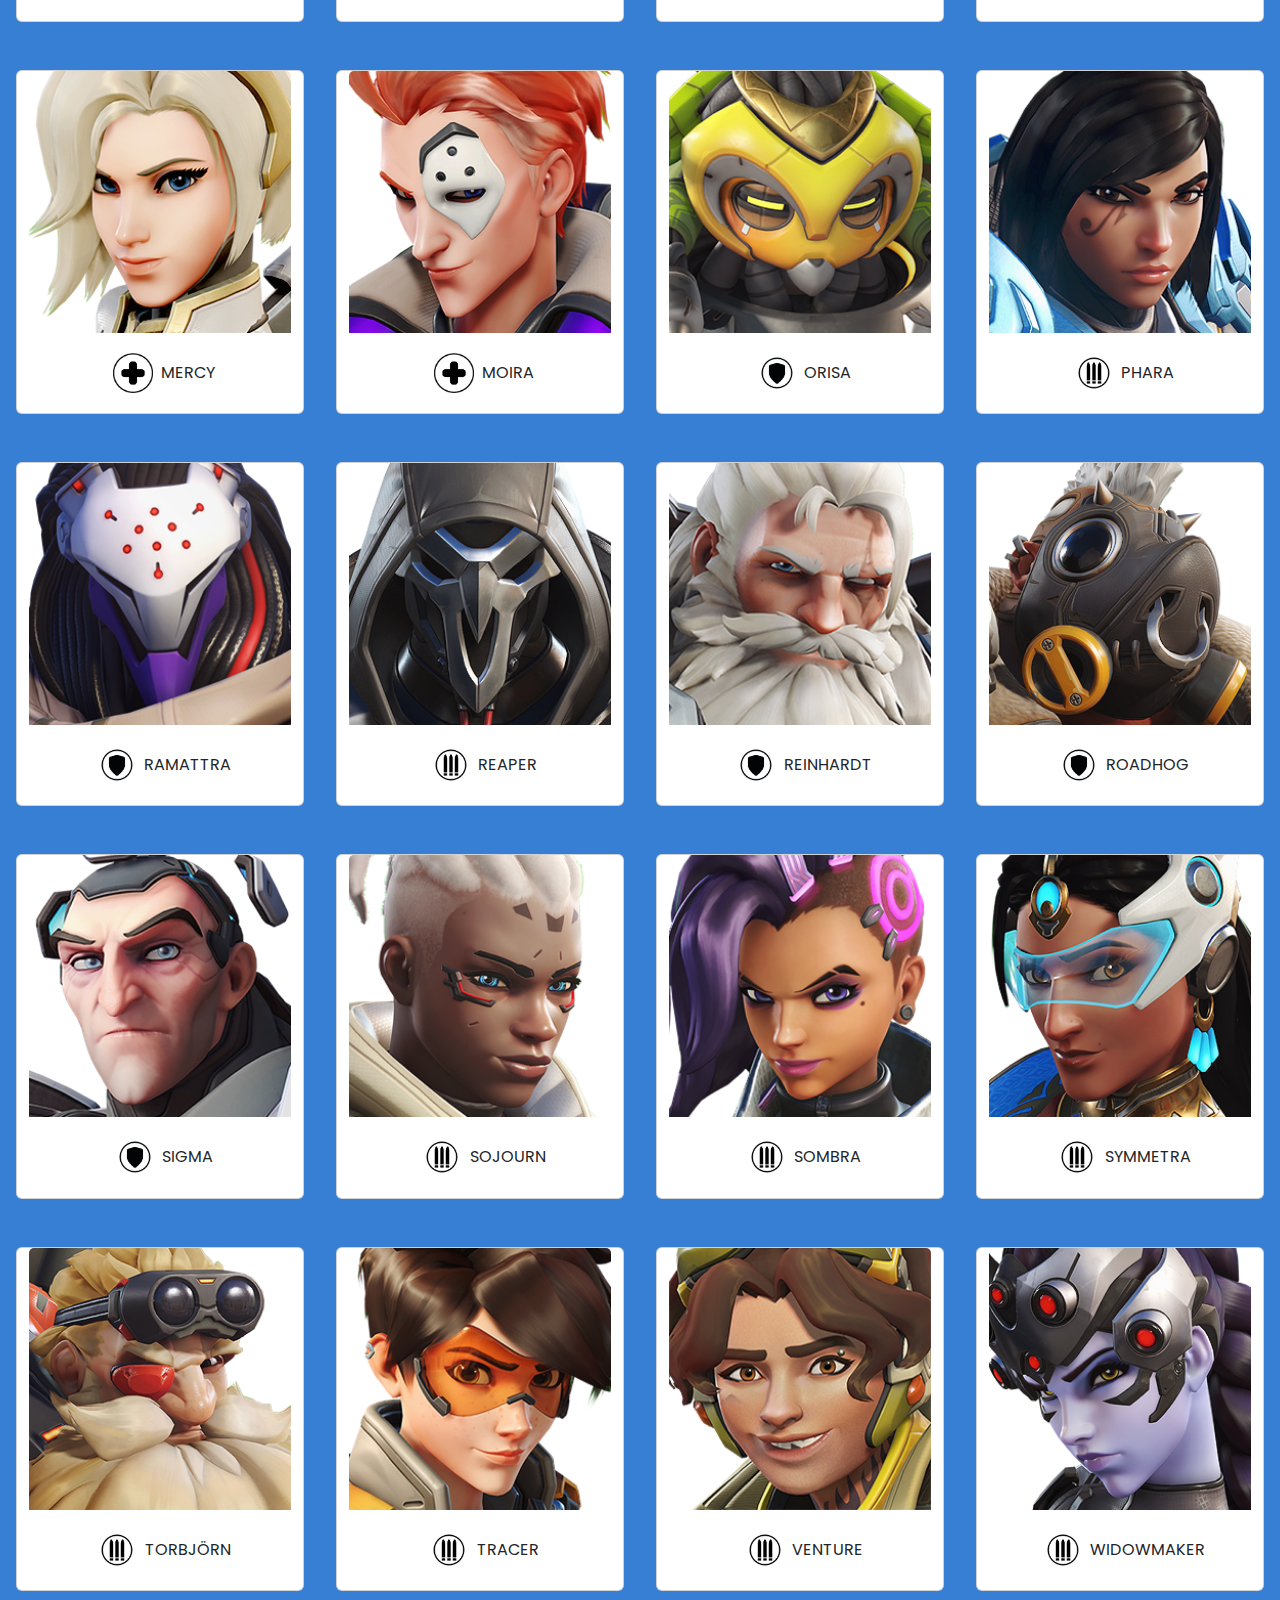
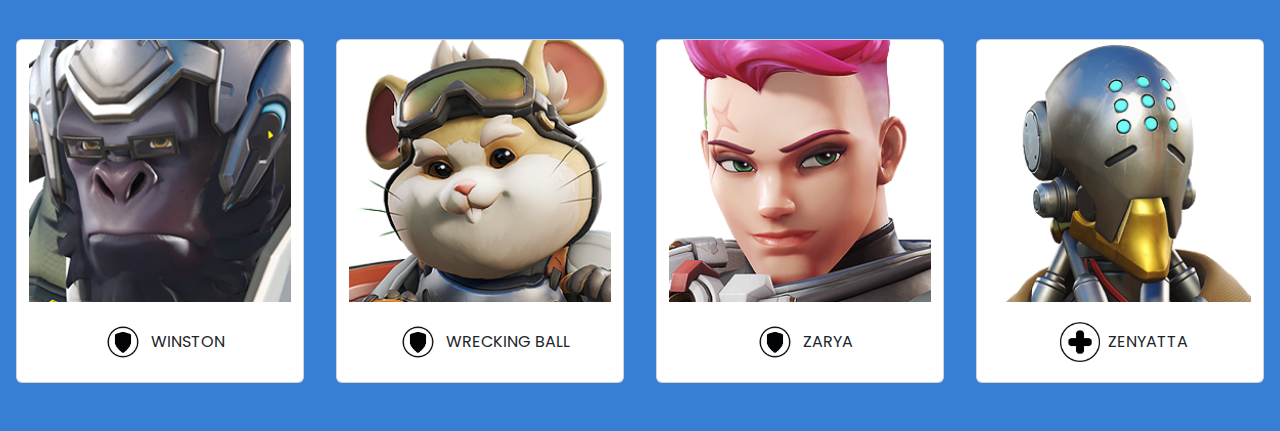
==== commit bd371039: "Modifico enlaces de las páginas a la original de Overwatch y animación a las cards" ====
--- a/heroes.html
+++ b/heroes.html
@@ -90,16 +90,16 @@
                     </h2>
                     <div id="panelsStayOpen-collapse1" class="accordion-collapse collapse canvabg">
                       <div class="accordion-body">
-                        <div class="canvaenla"><a href="http://www.example1.com" class="btn btn-link text-black text-decoration-none">Resumen</a></div>
-                        <div class="canvaenla"><a href="http://www.example2.com" class="btn btn-link text-black text-decoration-none">Multimedia</a></div>
-                        <div class="canvaenla"><a href="http://www.example3.com" class="btn btn-link text-black text-decoration-none">Notas del parche</a></div>
+                        <div class="canvaenla"><a href="https://overwatch.blizzard.com/start" class="btn btn-link text-black text-decoration-none">Resumen</a></div>
+                        <div class="canvaenla"><a href="https://overwatch.blizzard.com/media" class="btn btn-link text-black text-decoration-none">Multimedia</a></div>
+                        <div class="canvaenla"><a href="https://overwatch.blizzard.com/news/patch-notes" class="btn btn-link text-black text-decoration-none">Notas del parche</a></div>
                       </div>
                     </div>
                   </div>
                 </div>
-                <div class="canvaenla"><a href="http://www.example1.com" class="btn btn-link text-black text-decoration-none">Héroes</a></div>
-                <div class="canvaenla"><a href="http://www.example2.com" class="btn btn-link text-black text-decoration-none">Temporada</a></div>
-                <div class="canvaenla"><a href="http://www.example3.com" class="btn btn-link text-black text-decoration-none">Noticias</a></div>
+                <div class="canvaenla"><a href="heroes.html" class="btn btn-link text-black text-decoration-none">Héroes</a></div>
+                <div class="canvaenla"><a href="https://overwatch.blizzard.com/season" class="btn btn-link text-black text-decoration-none">Temporada</a></div>
+                <div class="canvaenla"><a href="https://overwatch.blizzard.com/news" class="btn btn-link text-black text-decoration-none">Noticias</a></div>
                 <!--  -->
                 <div class="accordion" id="accordionPanelsStayOpen2">
                   <div class="accordion-item">
@@ -110,10 +110,10 @@
                     </h2>
                     <div id="panelsStayOpen-collapse2" class="accordion-collapse collapse canvabg">
                       <div class="accordion-body">
-                        <div class="canvaenla"><a href="http://www.example1.com" class="btn btn-link text-black text-decoration-none">Fotos</a></div>
-                        <div class="canvaenla"><a href="http://www.example2.com" class="btn btn-link text-black text-decoration-none">Perfiles de jugadores</a></div>
-                        <div class="canvaenla"><a href="http://www.example3.com" class="btn btn-link text-black text-decoration-none disabled">ESPORTS</a></div>
-                        <div class="canvaenla"><a href="http://www.example3.com" class="btn btn-link text-black text-decoration-none">Esports de Overwatch 2024 </a></div>
+                        <div class="canvaenla"><a href="https://eu.forums.blizzard.com/es/overwatch/" class="btn btn-link text-black text-decoration-none">Foros</a></div>
+                        <div class="canvaenla"><a href="https://overwatch.blizzard.com/search" class="btn btn-link text-black text-decoration-none">Perfiles de jugadores</a></div>
+                        <div class="canvaenla"><a href="#" class="btn btn-link text-black text-decoration-none disabled">ESPORTS</a></div>
+                        <div class="canvaenla"><a href="https://esports.overwatch.com/en-us/news/2024-owcs-emea-na-competitive-details" class="btn btn-link text-black text-decoration-none">Esports de Overwatch 2024 </a></div>
                       </div>
                     </div>
                   </div>
@@ -123,12 +123,12 @@
                   <div class="accordion-item">
                     <h2 class="accordion-header">
                       <button class="accordion-button canvabg border-0 px-0" type="button" data-bs-toggle="collapse" data-bs-target="#panelsStayOpen-collapse3" aria-expanded="true" aria-controls="panelsStayOpen-collapseOne">
-                        Información del juego
+                        Tienda
                       </button>
                     </h2>
                     <div id="panelsStayOpen-collapse3" class="accordion-collapse collapse canvabg">
                       <div class="accordion-body">
-                        <div class="canvaenla"><a href="http://www.example1.com" class="btn btn-link text-black text-decoration-none">Tienda<svg
+                        <div class="canvaenla"><a href="https://gear.blizzard.com/collections/overwatch" class="btn btn-link text-black text-decoration-none">Tienda<svg
                           xmlns="http://www.w3.org/2000/svg"
                           width="13"
                           height="13"
@@ -151,12 +151,14 @@
             </div>
               </div>
               <div class="logo_OW d-none d-lg-flex">
-                <img
-                  src="Media/Overwatch_2_logo.svg(1).png"
-                  alt="Logo Overwatch"
-                  width="55px"
-                />
-              </div>
+                <a href="index.html">
+                  <img
+                    src="Media/Overwatch_2_logo.svg(1).png"
+                    alt="Logo Overwatch"
+                    width="55px"
+                  />
+                                </div>
+                </a>
               <div class="dropdown-center align-items-center">
                 <button
                   class="fondo btn d-none d-lg-block bg-transparent text-dark border-0"
--- a/src/heroes.css
+++ b/src/heroes.css
@@ -89,4 +89,13 @@
 
 a.btn.btn-link {
     padding-left: 0 !important;
-  }  +  }  
+
+  .card {
+    transition: transform 0.3s ease-out;
+}
+
+.card:hover {
+    transform: scale(1.1);
+}
+
